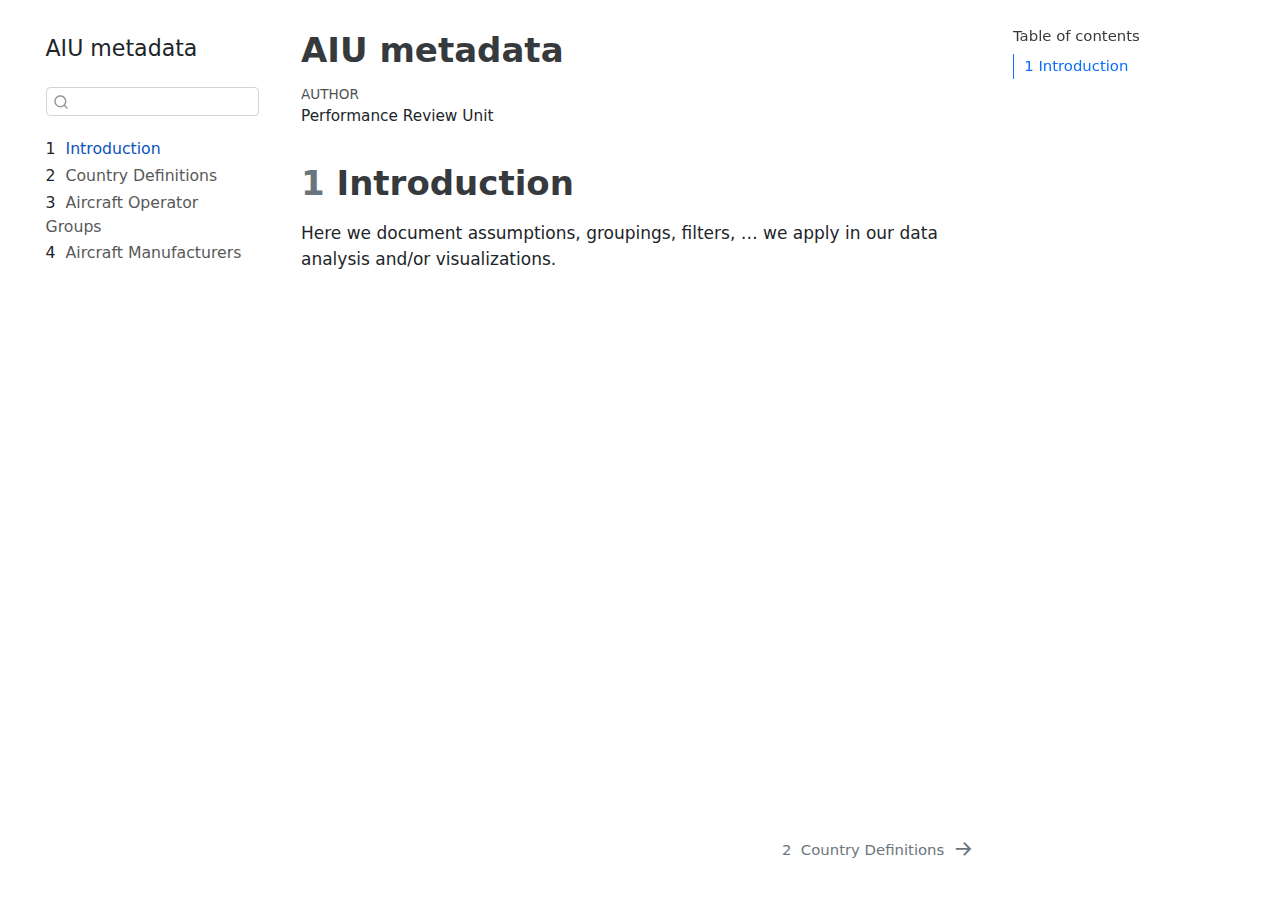
==== index.html @ 790788ac "Built site for gh-pages" ====
<!DOCTYPE html>
<html xmlns="http://www.w3.org/1999/xhtml" lang="en" xml:lang="en"><head>

<meta charset="utf-8">
<meta name="generator" content="quarto-1.3.361">

<meta name="viewport" content="width=device-width, initial-scale=1.0, user-scalable=yes">

<meta name="author" content="Performance Review Unit">

<title>AIU metadata</title>
<style>
code{white-space: pre-wrap;}
span.smallcaps{font-variant: small-caps;}
div.columns{display: flex; gap: min(4vw, 1.5em);}
div.column{flex: auto; overflow-x: auto;}
div.hanging-indent{margin-left: 1.5em; text-indent: -1.5em;}
ul.task-list{list-style: none;}
ul.task-list li input[type="checkbox"] {
  width: 0.8em;
  margin: 0 0.8em 0.2em -1em; /* quarto-specific, see https://github.com/quarto-dev/quarto-cli/issues/4556 */ 
  vertical-align: middle;
}
</style>


<script src="site_libs/quarto-nav/quarto-nav.js"></script>
<script src="site_libs/quarto-nav/headroom.min.js"></script>
<script src="site_libs/clipboard/clipboard.min.js"></script>
<script src="site_libs/quarto-search/autocomplete.umd.js"></script>
<script src="site_libs/quarto-search/fuse.min.js"></script>
<script src="site_libs/quarto-search/quarto-search.js"></script>
<meta name="quarto:offset" content="./">
<link href="./metadata.html" rel="next">
<script src="site_libs/quarto-html/quarto.js"></script>
<script src="site_libs/quarto-html/popper.min.js"></script>
<script src="site_libs/quarto-html/tippy.umd.min.js"></script>
<script src="site_libs/quarto-html/anchor.min.js"></script>
<link href="site_libs/quarto-html/tippy.css" rel="stylesheet">
<link href="site_libs/quarto-html/quarto-syntax-highlighting.css" rel="stylesheet" id="quarto-text-highlighting-styles">
<script src="site_libs/bootstrap/bootstrap.min.js"></script>
<link href="site_libs/bootstrap/bootstrap-icons.css" rel="stylesheet">
<link href="site_libs/bootstrap/bootstrap.min.css" rel="stylesheet" id="quarto-bootstrap" data-mode="light">
<script id="quarto-search-options" type="application/json">{
  "location": "sidebar",
  "copy-button": false,
  "collapse-after": 3,
  "panel-placement": "start",
  "type": "textbox",
  "limit": 20,
  "language": {
    "search-no-results-text": "No results",
    "search-matching-documents-text": "matching documents",
    "search-copy-link-title": "Copy link to search",
    "search-hide-matches-text": "Hide additional matches",
    "search-more-match-text": "more match in this document",
    "search-more-matches-text": "more matches in this document",
    "search-clear-button-title": "Clear",
    "search-detached-cancel-button-title": "Cancel",
    "search-submit-button-title": "Submit",
    "search-label": "Search"
  }
}</script>


</head>

<body class="nav-sidebar floating">

<div id="quarto-search-results"></div>
  <header id="quarto-header" class="headroom fixed-top">
  <nav class="quarto-secondary-nav">
    <div class="container-fluid d-flex">
      <button type="button" class="quarto-btn-toggle btn" data-bs-toggle="collapse" data-bs-target="#quarto-sidebar,#quarto-sidebar-glass" aria-controls="quarto-sidebar" aria-expanded="false" aria-label="Toggle sidebar navigation" onclick="if (window.quartoToggleHeadroom) { window.quartoToggleHeadroom(); }">
        <i class="bi bi-layout-text-sidebar-reverse"></i>
      </button>
      <nav class="quarto-page-breadcrumbs" aria-label="breadcrumb"><ol class="breadcrumb"><li class="breadcrumb-item"><a href="./index.html"><span class="chapter-number">1</span>&nbsp; <span class="chapter-title">Introduction</span></a></li></ol></nav>
      <a class="flex-grow-1" role="button" data-bs-toggle="collapse" data-bs-target="#quarto-sidebar,#quarto-sidebar-glass" aria-controls="quarto-sidebar" aria-expanded="false" aria-label="Toggle sidebar navigation" onclick="if (window.quartoToggleHeadroom) { window.quartoToggleHeadroom(); }">      
      </a>
      <button type="button" class="btn quarto-search-button" aria-label="" onclick="window.quartoOpenSearch();">
        <i class="bi bi-search"></i>
      </button>
    </div>
  </nav>
</header>
<!-- content -->
<div id="quarto-content" class="quarto-container page-columns page-rows-contents page-layout-article">
<!-- sidebar -->
  <nav id="quarto-sidebar" class="sidebar collapse collapse-horizontal sidebar-navigation floating overflow-auto">
    <div class="pt-lg-2 mt-2 text-left sidebar-header">
    <div class="sidebar-title mb-0 py-0">
      <a href="./">AIU metadata</a> 
    </div>
      </div>
        <div class="mt-2 flex-shrink-0 align-items-center">
        <div class="sidebar-search">
        <div id="quarto-search" class="" title="Search"></div>
        </div>
        </div>
    <div class="sidebar-menu-container"> 
    <ul class="list-unstyled mt-1">
        <li class="sidebar-item">
  <div class="sidebar-item-container"> 
  <a href="./index.html" class="sidebar-item-text sidebar-link active">
 <span class="menu-text"><span class="chapter-number">1</span>&nbsp; <span class="chapter-title">Introduction</span></span></a>
  </div>
</li>
        <li class="sidebar-item">
  <div class="sidebar-item-container"> 
  <a href="./metadata.html" class="sidebar-item-text sidebar-link">
 <span class="menu-text"><span class="chapter-number">2</span>&nbsp; <span class="chapter-title">Country Definitions</span></span></a>
  </div>
</li>
        <li class="sidebar-item">
  <div class="sidebar-item-container"> 
  <a href="./ao_groups.html" class="sidebar-item-text sidebar-link">
 <span class="menu-text"><span class="chapter-number">3</span>&nbsp; <span class="chapter-title">Aircraft Operator Groups</span></span></a>
  </div>
</li>
        <li class="sidebar-item">
  <div class="sidebar-item-container"> 
  <a href="./ao_manufacturers.html" class="sidebar-item-text sidebar-link">
 <span class="menu-text"><span class="chapter-number">4</span>&nbsp; <span class="chapter-title">Aircraft Manufacturers</span></span></a>
  </div>
</li>
    </ul>
    </div>
</nav>
<div id="quarto-sidebar-glass" data-bs-toggle="collapse" data-bs-target="#quarto-sidebar,#quarto-sidebar-glass"></div>
<!-- margin-sidebar -->
    <div id="quarto-margin-sidebar" class="sidebar margin-sidebar">
        <nav id="TOC" role="doc-toc" class="toc-active">
    <h2 id="toc-title">Table of contents</h2>
   
  <ul>
  <li><a href="#introduction" id="toc-introduction" class="nav-link active" data-scroll-target="#introduction"><span class="header-section-number">1</span> Introduction</a></li>
  </ul>
</nav>
    </div>
<!-- main -->
<main class="content" id="quarto-document-content">

<header id="title-block-header" class="quarto-title-block default">
<div class="quarto-title">
<h1 class="title">AIU metadata</h1>
</div>



<div class="quarto-title-meta">

    <div>
    <div class="quarto-title-meta-heading">Author</div>
    <div class="quarto-title-meta-contents">
             <p>Performance Review Unit </p>
          </div>
  </div>
    
  
    
  </div>
  

</header>

<section id="introduction" class="level1" data-number="1">
<h1 data-number="1"><span class="header-section-number">1</span> Introduction</h1>
<p>Here we document assumptions, groupings, filters, … we apply in our data analysis and/or visualizations.</p>


</section>

</main> <!-- /main -->
<script id="quarto-html-after-body" type="application/javascript">
window.document.addEventListener("DOMContentLoaded", function (event) {
  const toggleBodyColorMode = (bsSheetEl) => {
    const mode = bsSheetEl.getAttribute("data-mode");
    const bodyEl = window.document.querySelector("body");
    if (mode === "dark") {
      bodyEl.classList.add("quarto-dark");
      bodyEl.classList.remove("quarto-light");
    } else {
      bodyEl.classList.add("quarto-light");
      bodyEl.classList.remove("quarto-dark");
    }
  }
  const toggleBodyColorPrimary = () => {
    const bsSheetEl = window.document.querySelector("link#quarto-bootstrap");
    if (bsSheetEl) {
      toggleBodyColorMode(bsSheetEl);
    }
  }
  toggleBodyColorPrimary();  
  const icon = "";
  const anchorJS = new window.AnchorJS();
  anchorJS.options = {
    placement: 'right',
    icon: icon
  };
  anchorJS.add('.anchored');
  const isCodeAnnotation = (el) => {
    for (const clz of el.classList) {
      if (clz.startsWith('code-annotation-')) {                     
        return true;
      }
    }
    return false;
  }
  const clipboard = new window.ClipboardJS('.code-copy-button', {
    text: function(trigger) {
      const codeEl = trigger.previousElementSibling.cloneNode(true);
      for (const childEl of codeEl.children) {
        if (isCodeAnnotation(childEl)) {
          childEl.remove();
        }
      }
      return codeEl.innerText;
    }
  });
  clipboard.on('success', function(e) {
    // button target
    const button = e.trigger;
    // don't keep focus
    button.blur();
    // flash "checked"
    button.classList.add('code-copy-button-checked');
    var currentTitle = button.getAttribute("title");
    button.setAttribute("title", "Copied!");
    let tooltip;
    if (window.bootstrap) {
      button.setAttribute("data-bs-toggle", "tooltip");
      button.setAttribute("data-bs-placement", "left");
      button.setAttribute("data-bs-title", "Copied!");
      tooltip = new bootstrap.Tooltip(button, 
        { trigger: "manual", 
          customClass: "code-copy-button-tooltip",
          offset: [0, -8]});
      tooltip.show();    
    }
    setTimeout(function() {
      if (tooltip) {
        tooltip.hide();
        button.removeAttribute("data-bs-title");
        button.removeAttribute("data-bs-toggle");
        button.removeAttribute("data-bs-placement");
      }
      button.setAttribute("title", currentTitle);
      button.classList.remove('code-copy-button-checked');
    }, 1000);
    // clear code selection
    e.clearSelection();
  });
  function tippyHover(el, contentFn) {
    const config = {
      allowHTML: true,
      content: contentFn,
      maxWidth: 500,
      delay: 100,
      arrow: false,
      appendTo: function(el) {
          return el.parentElement;
      },
      interactive: true,
      interactiveBorder: 10,
      theme: 'quarto',
      placement: 'bottom-start'
    };
    window.tippy(el, config); 
  }
  const noterefs = window.document.querySelectorAll('a[role="doc-noteref"]');
  for (var i=0; i<noterefs.length; i++) {
    const ref = noterefs[i];
    tippyHover(ref, function() {
      // use id or data attribute instead here
      let href = ref.getAttribute('data-footnote-href') || ref.getAttribute('href');
      try { href = new URL(href).hash; } catch {}
      const id = href.replace(/^#\/?/, "");
      const note = window.document.getElementById(id);
      return note.innerHTML;
    });
  }
      let selectedAnnoteEl;
      const selectorForAnnotation = ( cell, annotation) => {
        let cellAttr = 'data-code-cell="' + cell + '"';
        let lineAttr = 'data-code-annotation="' +  annotation + '"';
        const selector = 'span[' + cellAttr + '][' + lineAttr + ']';
        return selector;
      }
      const selectCodeLines = (annoteEl) => {
        const doc = window.document;
        const targetCell = annoteEl.getAttribute("data-target-cell");
        const targetAnnotation = annoteEl.getAttribute("data-target-annotation");
        const annoteSpan = window.document.querySelector(selectorForAnnotation(targetCell, targetAnnotation));
        const lines = annoteSpan.getAttribute("data-code-lines").split(",");
        const lineIds = lines.map((line) => {
          return targetCell + "-" + line;
        })
        let top = null;
        let height = null;
        let parent = null;
        if (lineIds.length > 0) {
            //compute the position of the single el (top and bottom and make a div)
            const el = window.document.getElementById(lineIds[0]);
            top = el.offsetTop;
            height = el.offsetHeight;
            parent = el.parentElement.parentElement;
          if (lineIds.length > 1) {
            const lastEl = window.document.getElementById(lineIds[lineIds.length - 1]);
            const bottom = lastEl.offsetTop + lastEl.offsetHeight;
            height = bottom - top;
          }
          if (top !== null && height !== null && parent !== null) {
            // cook up a div (if necessary) and position it 
            let div = window.document.getElementById("code-annotation-line-highlight");
            if (div === null) {
              div = window.document.createElement("div");
              div.setAttribute("id", "code-annotation-line-highlight");
              div.style.position = 'absolute';
              parent.appendChild(div);
            }
            div.style.top = top - 2 + "px";
            div.style.height = height + 4 + "px";
            let gutterDiv = window.document.getElementById("code-annotation-line-highlight-gutter");
            if (gutterDiv === null) {
              gutterDiv = window.document.createElement("div");
              gutterDiv.setAttribute("id", "code-annotation-line-highlight-gutter");
              gutterDiv.style.position = 'absolute';
              const codeCell = window.document.getElementById(targetCell);
              const gutter = codeCell.querySelector('.code-annotation-gutter');
              gutter.appendChild(gutterDiv);
            }
            gutterDiv.style.top = top - 2 + "px";
            gutterDiv.style.height = height + 4 + "px";
          }
          selectedAnnoteEl = annoteEl;
        }
      };
      const unselectCodeLines = () => {
        const elementsIds = ["code-annotation-line-highlight", "code-annotation-line-highlight-gutter"];
        elementsIds.forEach((elId) => {
          const div = window.document.getElementById(elId);
          if (div) {
            div.remove();
          }
        });
        selectedAnnoteEl = undefined;
      };
      // Attach click handler to the DT
      const annoteDls = window.document.querySelectorAll('dt[data-target-cell]');
      for (const annoteDlNode of annoteDls) {
        annoteDlNode.addEventListener('click', (event) => {
          const clickedEl = event.target;
          if (clickedEl !== selectedAnnoteEl) {
            unselectCodeLines();
            const activeEl = window.document.querySelector('dt[data-target-cell].code-annotation-active');
            if (activeEl) {
              activeEl.classList.remove('code-annotation-active');
            }
            selectCodeLines(clickedEl);
            clickedEl.classList.add('code-annotation-active');
          } else {
            // Unselect the line
            unselectCodeLines();
            clickedEl.classList.remove('code-annotation-active');
          }
        });
      }
  const findCites = (el) => {
    const parentEl = el.parentElement;
    if (parentEl) {
      const cites = parentEl.dataset.cites;
      if (cites) {
        return {
          el,
          cites: cites.split(' ')
        };
      } else {
        return findCites(el.parentElement)
      }
    } else {
      return undefined;
    }
  };
  var bibliorefs = window.document.querySelectorAll('a[role="doc-biblioref"]');
  for (var i=0; i<bibliorefs.length; i++) {
    const ref = bibliorefs[i];
    const citeInfo = findCites(ref);
    if (citeInfo) {
      tippyHover(citeInfo.el, function() {
        var popup = window.document.createElement('div');
        citeInfo.cites.forEach(function(cite) {
          var citeDiv = window.document.createElement('div');
          citeDiv.classList.add('hanging-indent');
          citeDiv.classList.add('csl-entry');
          var biblioDiv = window.document.getElementById('ref-' + cite);
          if (biblioDiv) {
            citeDiv.innerHTML = biblioDiv.innerHTML;
          }
          popup.appendChild(citeDiv);
        });
        return popup.innerHTML;
      });
    }
  }
});
</script>
<nav class="page-navigation">
  <div class="nav-page nav-page-previous">
  </div>
  <div class="nav-page nav-page-next">
      <a href="./metadata.html" class="pagination-link">
        <span class="nav-page-text"><span class="chapter-number">2</span>&nbsp; <span class="chapter-title">Country Definitions</span></span> <i class="bi bi-arrow-right-short"></i>
      </a>
  </div>
</nav>
</div> <!-- /content -->



</body></html>
---- site_libs/quarto-html/tippy.css ----
.tippy-box[data-animation=fade][data-state=hidden]{opacity:0}[data-tippy-root]{max-width:calc(100vw - 10px)}.tippy-box{position:relative;background-color:#333;color:#fff;border-radius:4px;font-size:14px;line-height:1.4;white-space:normal;outline:0;transition-property:transform,visibility,opacity}.tippy-box[data-placement^=top]>.tippy-arrow{bottom:0}.tippy-box[data-placement^=top]>.tippy-arrow:before{bottom:-7px;left:0;border-width:8px 8px 0;border-top-color:initial;transform-origin:center top}.tippy-box[data-placement^=bottom]>.tippy-arrow{top:0}.tippy-box[data-placement^=bottom]>.tippy-arrow:before{top:-7px;left:0;border-width:0 8px 8px;border-bottom-color:initial;transform-origin:center bottom}.tippy-box[data-placement^=left]>.tippy-arrow{right:0}.tippy-box[data-placement^=left]>.tippy-arrow:before{border-width:8px 0 8px 8px;border-left-color:initial;right:-7px;transform-origin:center left}.tippy-box[data-placement^=right]>.tippy-arrow{left:0}.tippy-box[data-placement^=right]>.tippy-arrow:before{left:-7px;border-width:8px 8px 8px 0;border-right-color:initial;transform-origin:center right}.tippy-box[data-inertia][data-state=visible]{transition-timing-function:cubic-bezier(.54,1.5,.38,1.11)}.tippy-arrow{width:16px;height:16px;color:#333}.tippy-arrow:before{content:"";position:absolute;border-color:transparent;border-style:solid}.tippy-content{position:relative;padding:5px 9px;z-index:1}
---- site_libs/quarto-html/quarto-syntax-highlighting.css ----
/* quarto syntax highlight colors */
:root {
  --quarto-hl-ot-color: #003B4F;
  --quarto-hl-at-color: #657422;
  --quarto-hl-ss-color: #20794D;
  --quarto-hl-an-color: #5E5E5E;
  --quarto-hl-fu-color: #4758AB;
  --quarto-hl-st-color: #20794D;
  --quarto-hl-cf-color: #003B4F;
  --quarto-hl-op-color: #5E5E5E;
  --quarto-hl-er-color: #AD0000;
  --quarto-hl-bn-color: #AD0000;
  --quarto-hl-al-color: #AD0000;
  --quarto-hl-va-color: #111111;
  --quarto-hl-bu-color: inherit;
  --quarto-hl-ex-color: inherit;
  --quarto-hl-pp-color: #AD0000;
  --quarto-hl-in-color: #5E5E5E;
  --quarto-hl-vs-color: #20794D;
  --quarto-hl-wa-color: #5E5E5E;
  --quarto-hl-do-color: #5E5E5E;
  --quarto-hl-im-color: #00769E;
  --quarto-hl-ch-color: #20794D;
  --quarto-hl-dt-color: #AD0000;
  --quarto-hl-fl-color: #AD0000;
  --quarto-hl-co-color: #5E5E5E;
  --quarto-hl-cv-color: #5E5E5E;
  --quarto-hl-cn-color: #8f5902;
  --quarto-hl-sc-color: #5E5E5E;
  --quarto-hl-dv-color: #AD0000;
  --quarto-hl-kw-color: #003B4F;
}

/* other quarto variables */
:root {
  --quarto-font-monospace: SFMono-Regular, Menlo, Monaco, Consolas, "Liberation Mono", "Courier New", monospace;
}

pre > code.sourceCode > span {
  color: #003B4F;
}

code span {
  color: #003B4F;
}

code.sourceCode > span {
  color: #003B4F;
}

div.sourceCode,
div.sourceCode pre.sourceCode {
  color: #003B4F;
}

code span.ot {
  color: #003B4F;
  font-style: inherit;
}

code span.at {
  color: #657422;
  font-style: inherit;
}

code span.ss {
  color: #20794D;
  font-style: inherit;
}

code span.an {
  color: #5E5E5E;
  font-style: inherit;
}

code span.fu {
  color: #4758AB;
  font-style: inherit;
}

code span.st {
  color: #20794D;
  font-style: inherit;
}

code span.cf {
  color: #003B4F;
  font-style: inherit;
}

code span.op {
  color: #5E5E5E;
  font-style: inherit;
}

code span.er {
  color: #AD0000;
  font-style: inherit;
}

code span.bn {
  color: #AD0000;
  font-style: inherit;
}

code span.al {
  color: #AD0000;
  font-style: inherit;
}

code span.va {
  color: #111111;
  font-style: inherit;
}

code span.bu {
  font-style: inherit;
}

code span.ex {
  font-style: inherit;
}

code span.pp {
  color: #AD0000;
  font-style: inherit;
}

code span.in {
  color: #5E5E5E;
  font-style: inherit;
}

code span.vs {
  color: #20794D;
  font-style: inherit;
}

code span.wa {
  color: #5E5E5E;
  font-style: italic;
}

code span.do {
  color: #5E5E5E;
  font-style: italic;
}

code span.im {
  color: #00769E;
  font-style: inherit;
}

code span.ch {
  color: #20794D;
  font-style: inherit;
}

code span.dt {
  color: #AD0000;
  font-style: inherit;
}

code span.fl {
  color: #AD0000;
  font-style: inherit;
}

code span.co {
  color: #5E5E5E;
  font-style: inherit;
}

code span.cv {
  color: #5E5E5E;
  font-style: italic;
}

code span.cn {
  color: #8f5902;
  font-style: inherit;
}

code span.sc {
  color: #5E5E5E;
  font-style: inherit;
}

code span.dv {
  color: #AD0000;
  font-style: inherit;
}

code span.kw {
  color: #003B4F;
  font-style: inherit;
}

.prevent-inlining {
  content: "</";
}

/*# sourceMappingURL=debc5d5d77c3f9108843748ff7464032.css.map */
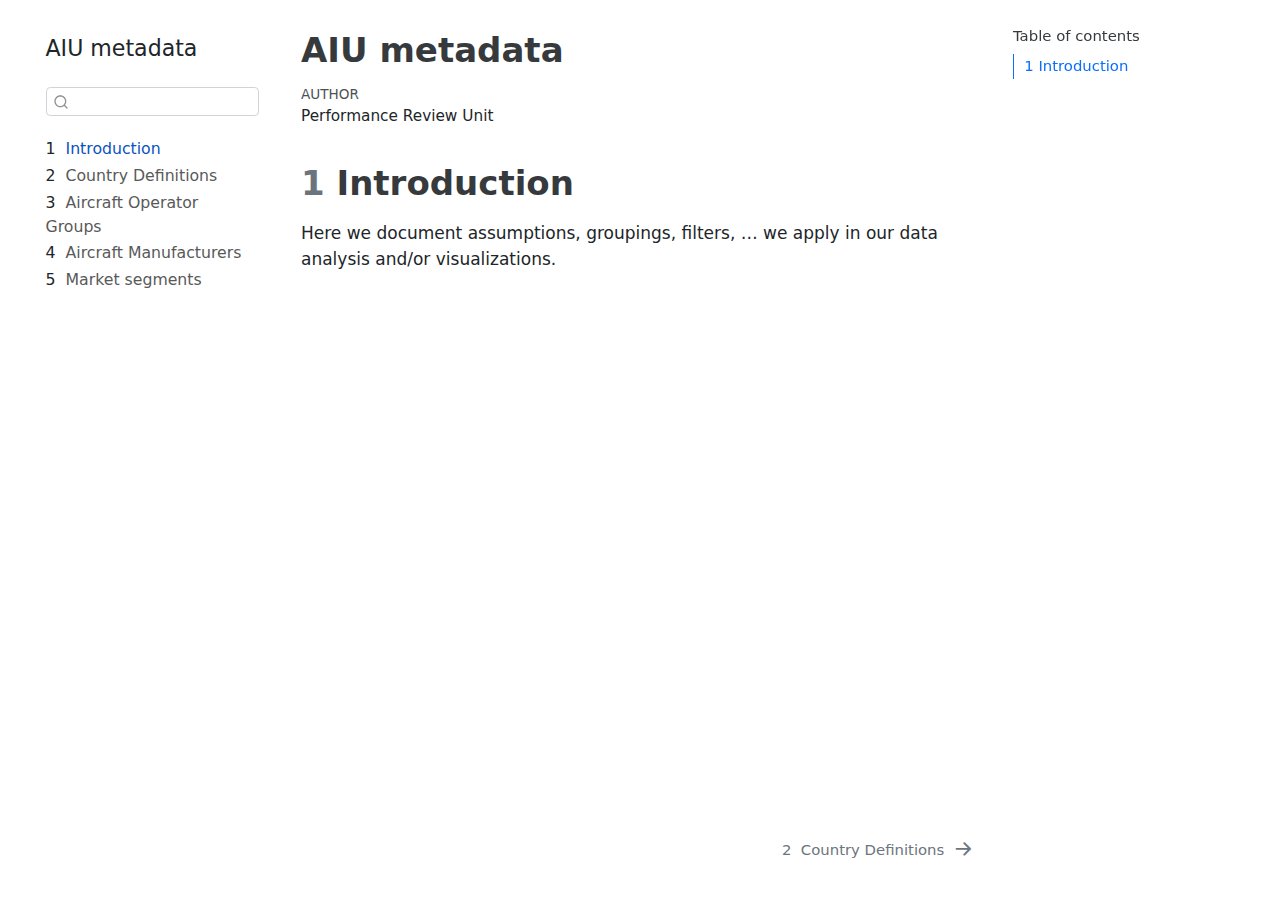
==== commit 7ee47ea7: "Built site for gh-pages" ====
--- a/index.html
+++ b/index.html
@@ -2,7 +2,7 @@
 <html xmlns="http://www.w3.org/1999/xhtml" lang="en" xml:lang="en"><head>
 
 <meta charset="utf-8">
-<meta name="generator" content="quarto-1.3.361">
+<meta name="generator" content="quarto-1.3.450">
 
 <meta name="viewport" content="width=device-width, initial-scale=1.0, user-scalable=yes">
 
@@ -121,6 +121,12 @@
   <div class="sidebar-item-container"> 
   <a href="./ao_manufacturers.html" class="sidebar-item-text sidebar-link">
  <span class="menu-text"><span class="chapter-number">4</span>&nbsp; <span class="chapter-title">Aircraft Manufacturers</span></span></a>
+  </div>
+</li>
+        <li class="sidebar-item">
+  <div class="sidebar-item-container"> 
+  <a href="./market_segments.html" class="sidebar-item-text sidebar-link">
+ <span class="menu-text"><span class="chapter-number">5</span>&nbsp; <span class="chapter-title">Market segments</span></span></a>
   </div>
 </li>
     </ul>
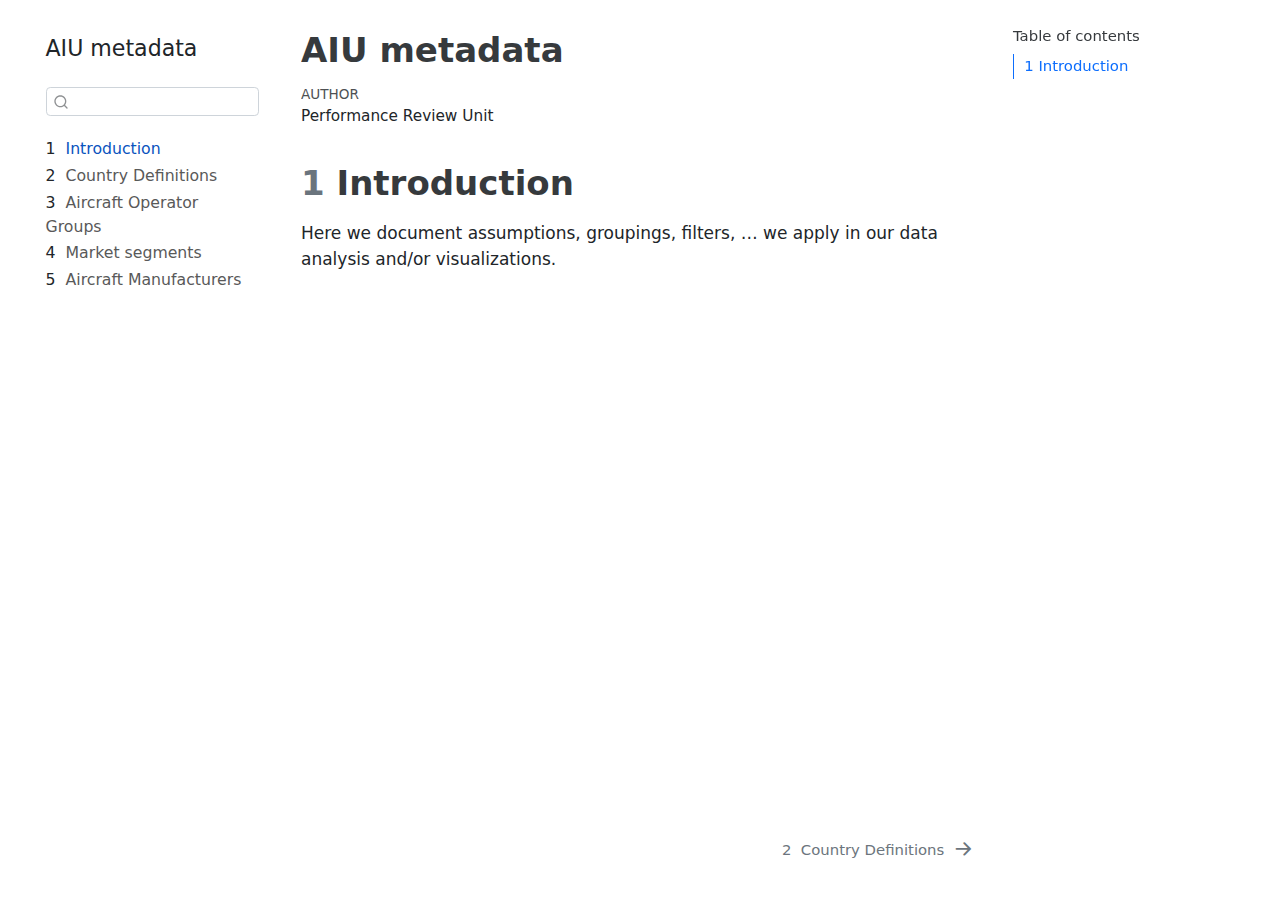
==== commit b22c86f0: "Built site for gh-pages" ====
--- a/index.html
+++ b/index.html
@@ -119,14 +119,14 @@
 </li>
         <li class="sidebar-item">
   <div class="sidebar-item-container"> 
-  <a href="./ao_manufacturers.html" class="sidebar-item-text sidebar-link">
- <span class="menu-text"><span class="chapter-number">4</span>&nbsp; <span class="chapter-title">Aircraft Manufacturers</span></span></a>
+  <a href="./market_segments.html" class="sidebar-item-text sidebar-link">
+ <span class="menu-text"><span class="chapter-number">4</span>&nbsp; <span class="chapter-title">Market segments</span></span></a>
   </div>
 </li>
         <li class="sidebar-item">
   <div class="sidebar-item-container"> 
-  <a href="./market_segments.html" class="sidebar-item-text sidebar-link">
- <span class="menu-text"><span class="chapter-number">5</span>&nbsp; <span class="chapter-title">Market segments</span></span></a>
+  <a href="./ao_manufacturers.html" class="sidebar-item-text sidebar-link">
+ <span class="menu-text"><span class="chapter-number">5</span>&nbsp; <span class="chapter-title">Aircraft Manufacturers</span></span></a>
   </div>
 </li>
     </ul>
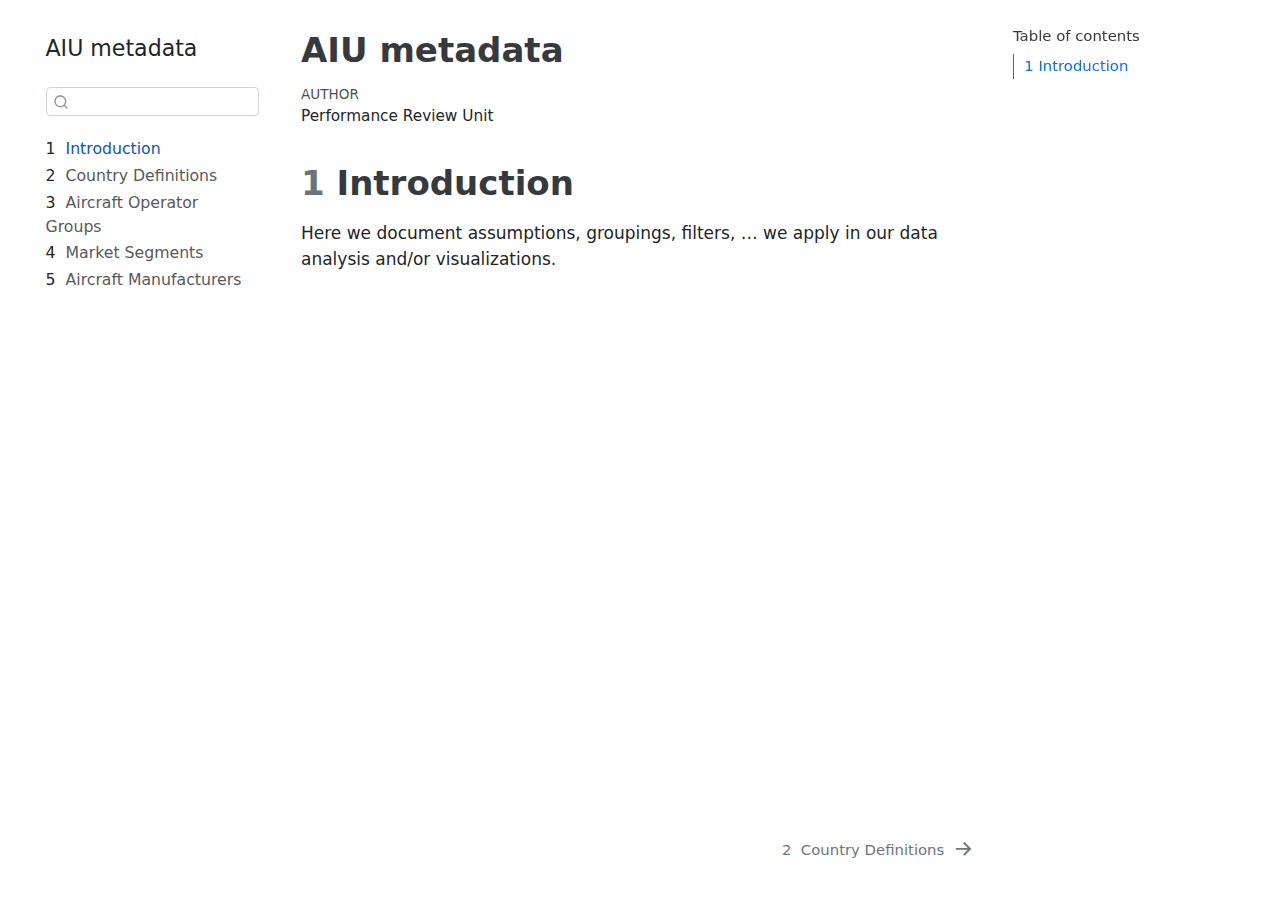
==== commit 37bf8f06: "Built site for gh-pages" ====
--- a/index.html
+++ b/index.html
@@ -120,7 +120,7 @@
         <li class="sidebar-item">
   <div class="sidebar-item-container"> 
   <a href="./market_segments.html" class="sidebar-item-text sidebar-link">
- <span class="menu-text"><span class="chapter-number">4</span>&nbsp; <span class="chapter-title">Market segments</span></span></a>
+ <span class="menu-text"><span class="chapter-number">4</span>&nbsp; <span class="chapter-title">Market Segments</span></span></a>
   </div>
 </li>
         <li class="sidebar-item">
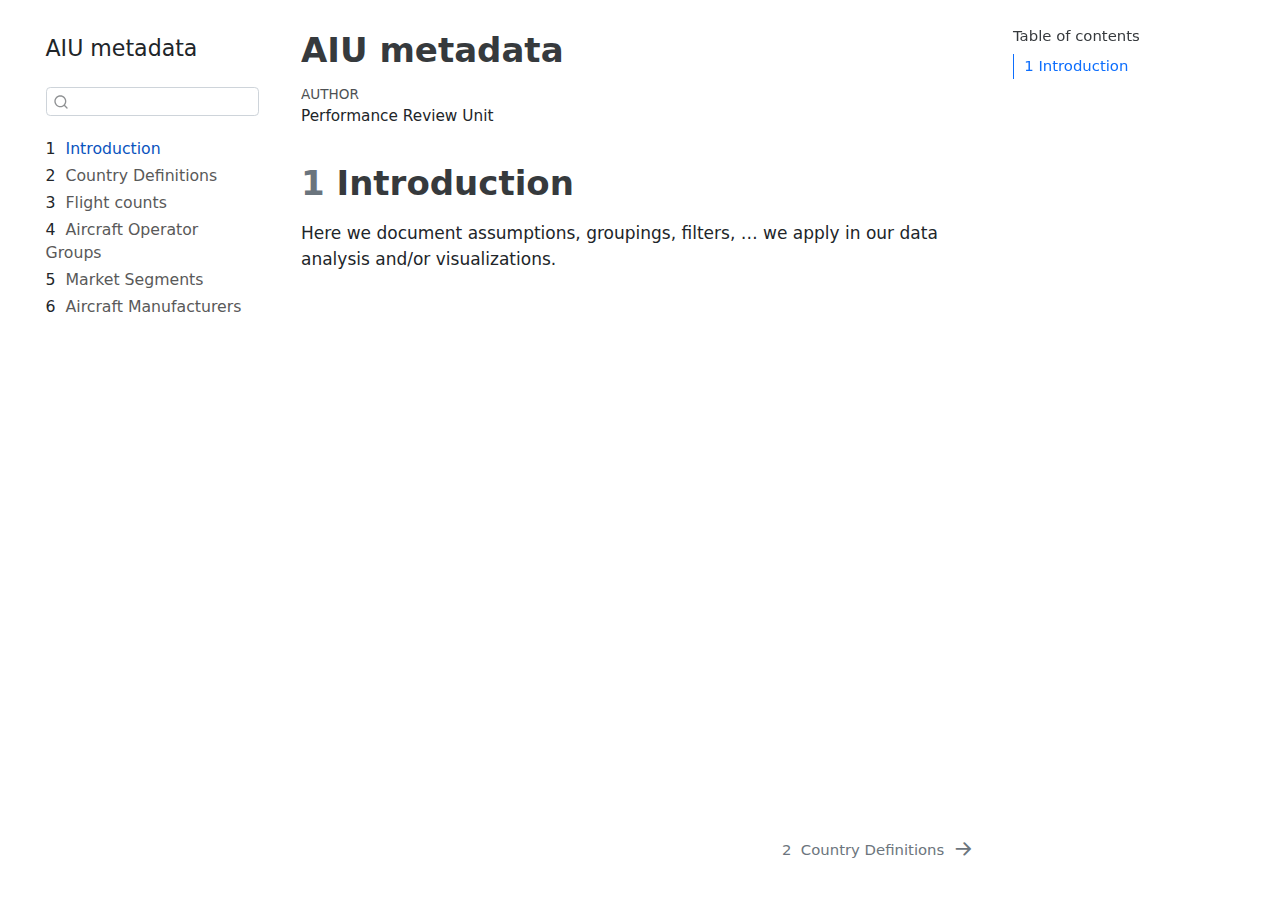
==== commit 8db0b431: "Built site for gh-pages" ====
--- a/index.html
+++ b/index.html
@@ -113,20 +113,26 @@
 </li>
         <li class="sidebar-item">
   <div class="sidebar-item-container"> 
+  <a href="./flight_counts.html" class="sidebar-item-text sidebar-link">
+ <span class="menu-text"><span class="chapter-number">3</span>&nbsp; <span class="chapter-title">Flight counts</span></span></a>
+  </div>
+</li>
+        <li class="sidebar-item">
+  <div class="sidebar-item-container"> 
   <a href="./ao_groups.html" class="sidebar-item-text sidebar-link">
- <span class="menu-text"><span class="chapter-number">3</span>&nbsp; <span class="chapter-title">Aircraft Operator Groups</span></span></a>
+ <span class="menu-text"><span class="chapter-number">4</span>&nbsp; <span class="chapter-title">Aircraft Operator Groups</span></span></a>
   </div>
 </li>
         <li class="sidebar-item">
   <div class="sidebar-item-container"> 
   <a href="./market_segments.html" class="sidebar-item-text sidebar-link">
- <span class="menu-text"><span class="chapter-number">4</span>&nbsp; <span class="chapter-title">Market Segments</span></span></a>
+ <span class="menu-text"><span class="chapter-number">5</span>&nbsp; <span class="chapter-title">Market Segments</span></span></a>
   </div>
 </li>
         <li class="sidebar-item">
   <div class="sidebar-item-container"> 
   <a href="./ao_manufacturers.html" class="sidebar-item-text sidebar-link">
- <span class="menu-text"><span class="chapter-number">5</span>&nbsp; <span class="chapter-title">Aircraft Manufacturers</span></span></a>
+ <span class="menu-text"><span class="chapter-number">6</span>&nbsp; <span class="chapter-title">Aircraft Manufacturers</span></span></a>
   </div>
 </li>
     </ul>
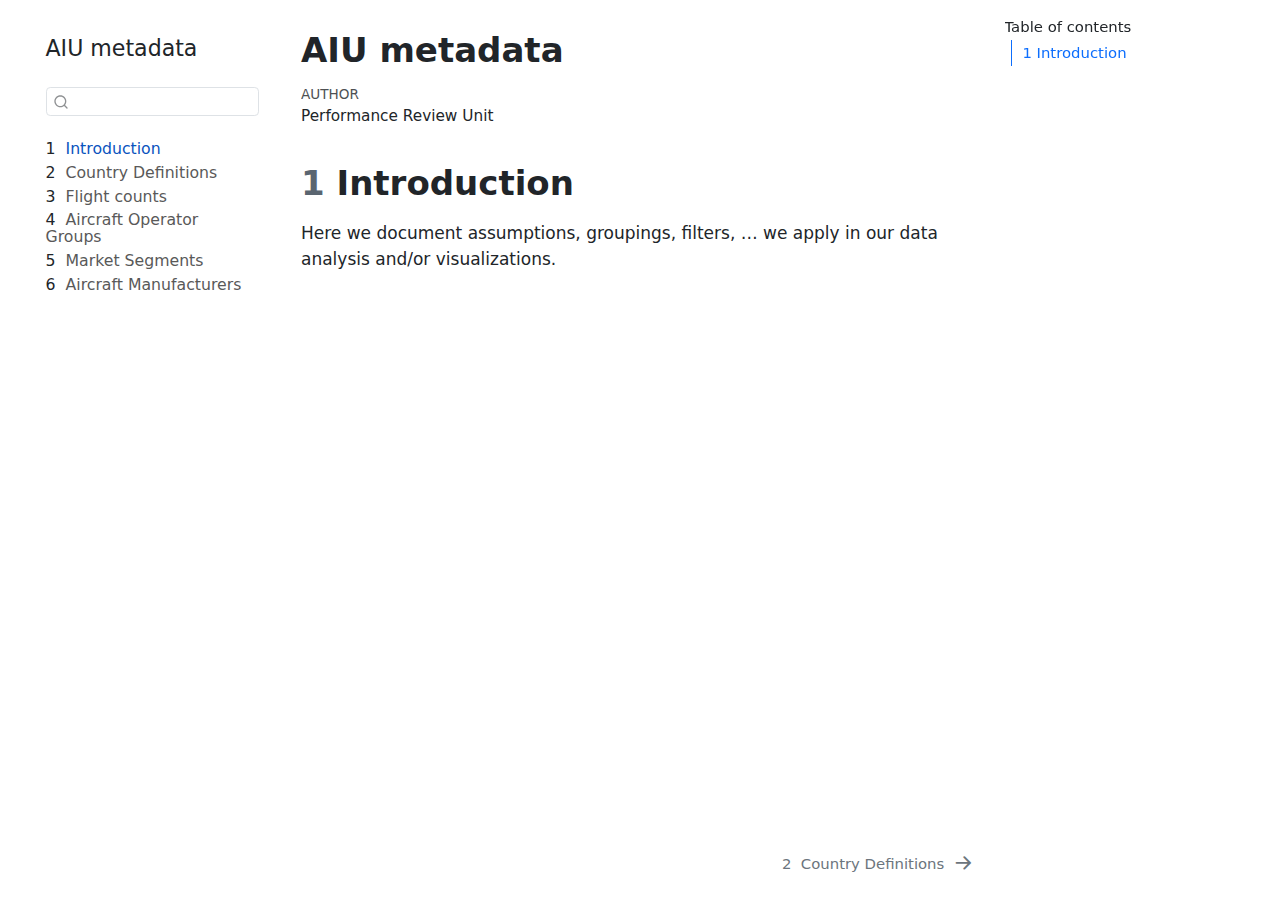
==== commit 0732819e: "Built site for gh-pages" ====
--- a/index.html
+++ b/index.html
@@ -2,7 +2,7 @@
 <html xmlns="http://www.w3.org/1999/xhtml" lang="en" xml:lang="en"><head>
 
 <meta charset="utf-8">
-<meta name="generator" content="quarto-1.3.450">
+<meta name="generator" content="quarto-1.5.53">
 
 <meta name="viewport" content="width=device-width, initial-scale=1.0, user-scalable=yes">
 
@@ -47,7 +47,13 @@
   "collapse-after": 3,
   "panel-placement": "start",
   "type": "textbox",
-  "limit": 20,
+  "limit": 50,
+  "keyboard-shortcut": [
+    "f",
+    "/",
+    "s"
+  ],
+  "show-item-context": false,
   "language": {
     "search-no-results-text": "No results",
     "search-matching-documents-text": "matching documents",
@@ -56,6 +62,7 @@
     "search-more-match-text": "more match in this document",
     "search-more-matches-text": "more matches in this document",
     "search-clear-button-title": "Clear",
+    "search-text-placeholder": "",
     "search-detached-cancel-button-title": "Cancel",
     "search-submit-button-title": "Submit",
     "search-label": "Search"
@@ -71,13 +78,13 @@
   <header id="quarto-header" class="headroom fixed-top">
   <nav class="quarto-secondary-nav">
     <div class="container-fluid d-flex">
-      <button type="button" class="quarto-btn-toggle btn" data-bs-toggle="collapse" data-bs-target="#quarto-sidebar,#quarto-sidebar-glass" aria-controls="quarto-sidebar" aria-expanded="false" aria-label="Toggle sidebar navigation" onclick="if (window.quartoToggleHeadroom) { window.quartoToggleHeadroom(); }">
+      <button type="button" class="quarto-btn-toggle btn" data-bs-toggle="collapse" role="button" data-bs-target=".quarto-sidebar-collapse-item" aria-controls="quarto-sidebar" aria-expanded="false" aria-label="Toggle sidebar navigation" onclick="if (window.quartoToggleHeadroom) { window.quartoToggleHeadroom(); }">
         <i class="bi bi-layout-text-sidebar-reverse"></i>
       </button>
-      <nav class="quarto-page-breadcrumbs" aria-label="breadcrumb"><ol class="breadcrumb"><li class="breadcrumb-item"><a href="./index.html"><span class="chapter-number">1</span>&nbsp; <span class="chapter-title">Introduction</span></a></li></ol></nav>
-      <a class="flex-grow-1" role="button" data-bs-toggle="collapse" data-bs-target="#quarto-sidebar,#quarto-sidebar-glass" aria-controls="quarto-sidebar" aria-expanded="false" aria-label="Toggle sidebar navigation" onclick="if (window.quartoToggleHeadroom) { window.quartoToggleHeadroom(); }">      
-      </a>
-      <button type="button" class="btn quarto-search-button" aria-label="" onclick="window.quartoOpenSearch();">
+        <nav class="quarto-page-breadcrumbs" aria-label="breadcrumb"><ol class="breadcrumb"><li class="breadcrumb-item"><a href="./index.html"><span class="chapter-number">1</span>&nbsp; <span class="chapter-title">Introduction</span></a></li></ol></nav>
+        <a class="flex-grow-1" role="navigation" data-bs-toggle="collapse" data-bs-target=".quarto-sidebar-collapse-item" aria-controls="quarto-sidebar" aria-expanded="false" aria-label="Toggle sidebar navigation" onclick="if (window.quartoToggleHeadroom) { window.quartoToggleHeadroom(); }">      
+        </a>
+      <button type="button" class="btn quarto-search-button" aria-label="Search" onclick="window.quartoOpenSearch();">
         <i class="bi bi-search"></i>
       </button>
     </div>
@@ -86,7 +93,7 @@
 <!-- content -->
 <div id="quarto-content" class="quarto-container page-columns page-rows-contents page-layout-article">
 <!-- sidebar -->
-  <nav id="quarto-sidebar" class="sidebar collapse collapse-horizontal sidebar-navigation floating overflow-auto">
+  <nav id="quarto-sidebar" class="sidebar collapse collapse-horizontal quarto-sidebar-collapse-item sidebar-navigation floating overflow-auto">
     <div class="pt-lg-2 mt-2 text-left sidebar-header">
     <div class="sidebar-title mb-0 py-0">
       <a href="./">AIU metadata</a> 
@@ -138,7 +145,7 @@
     </ul>
     </div>
 </nav>
-<div id="quarto-sidebar-glass" data-bs-toggle="collapse" data-bs-target="#quarto-sidebar,#quarto-sidebar-glass"></div>
+<div id="quarto-sidebar-glass" class="quarto-sidebar-collapse-item" data-bs-toggle="collapse" data-bs-target=".quarto-sidebar-collapse-item"></div>
 <!-- margin-sidebar -->
     <div id="quarto-margin-sidebar" class="sidebar margin-sidebar">
         <nav id="TOC" role="doc-toc" class="toc-active">
@@ -173,7 +180,9 @@
   </div>
   
 
+
 </header>
+
 
 <section id="introduction" class="level1" data-number="1">
 <h1 data-number="1"><span class="header-section-number">1</span> Introduction</h1>
@@ -218,18 +227,7 @@
     }
     return false;
   }
-  const clipboard = new window.ClipboardJS('.code-copy-button', {
-    text: function(trigger) {
-      const codeEl = trigger.previousElementSibling.cloneNode(true);
-      for (const childEl of codeEl.children) {
-        if (isCodeAnnotation(childEl)) {
-          childEl.remove();
-        }
-      }
-      return codeEl.innerText;
-    }
-  });
-  clipboard.on('success', function(e) {
+  const onCopySuccess = function(e) {
     // button target
     const button = e.trigger;
     // don't keep focus
@@ -261,11 +259,50 @@
     }, 1000);
     // clear code selection
     e.clearSelection();
+  }
+  const getTextToCopy = function(trigger) {
+      const codeEl = trigger.previousElementSibling.cloneNode(true);
+      for (const childEl of codeEl.children) {
+        if (isCodeAnnotation(childEl)) {
+          childEl.remove();
+        }
+      }
+      return codeEl.innerText;
+  }
+  const clipboard = new window.ClipboardJS('.code-copy-button:not([data-in-quarto-modal])', {
+    text: getTextToCopy
   });
-  function tippyHover(el, contentFn) {
+  clipboard.on('success', onCopySuccess);
+  if (window.document.getElementById('quarto-embedded-source-code-modal')) {
+    // For code content inside modals, clipBoardJS needs to be initialized with a container option
+    // TODO: Check when it could be a function (https://github.com/zenorocha/clipboard.js/issues/860)
+    const clipboardModal = new window.ClipboardJS('.code-copy-button[data-in-quarto-modal]', {
+      text: getTextToCopy,
+      container: window.document.getElementById('quarto-embedded-source-code-modal')
+    });
+    clipboardModal.on('success', onCopySuccess);
+  }
+    var localhostRegex = new RegExp(/^(?:http|https):\/\/localhost\:?[0-9]*\//);
+    var mailtoRegex = new RegExp(/^mailto:/);
+      var filterRegex = new RegExp('/' + window.location.host + '/');
+    var isInternal = (href) => {
+        return filterRegex.test(href) || localhostRegex.test(href) || mailtoRegex.test(href);
+    }
+    // Inspect non-navigation links and adorn them if external
+ 	var links = window.document.querySelectorAll('a[href]:not(.nav-link):not(.navbar-brand):not(.toc-action):not(.sidebar-link):not(.sidebar-item-toggle):not(.pagination-link):not(.no-external):not([aria-hidden]):not(.dropdown-item):not(.quarto-navigation-tool):not(.about-link)');
+    for (var i=0; i<links.length; i++) {
+      const link = links[i];
+      if (!isInternal(link.href)) {
+        // undo the damage that might have been done by quarto-nav.js in the case of
+        // links that we want to consider external
+        if (link.dataset.originalHref !== undefined) {
+          link.href = link.dataset.originalHref;
+        }
+      }
+    }
+  function tippyHover(el, contentFn, onTriggerFn, onUntriggerFn) {
     const config = {
       allowHTML: true,
-      content: contentFn,
       maxWidth: 500,
       delay: 100,
       arrow: false,
@@ -275,8 +312,17 @@
       interactive: true,
       interactiveBorder: 10,
       theme: 'quarto',
-      placement: 'bottom-start'
+      placement: 'bottom-start',
     };
+    if (contentFn) {
+      config.content = contentFn;
+    }
+    if (onTriggerFn) {
+      config.onTrigger = onTriggerFn;
+    }
+    if (onUntriggerFn) {
+      config.onUntrigger = onUntriggerFn;
+    }
     window.tippy(el, config); 
   }
   const noterefs = window.document.querySelectorAll('a[role="doc-noteref"]');
@@ -288,7 +334,130 @@
       try { href = new URL(href).hash; } catch {}
       const id = href.replace(/^#\/?/, "");
       const note = window.document.getElementById(id);
-      return note.innerHTML;
+      if (note) {
+        return note.innerHTML;
+      } else {
+        return "";
+      }
+    });
+  }
+  const xrefs = window.document.querySelectorAll('a.quarto-xref');
+  const processXRef = (id, note) => {
+    // Strip column container classes
+    const stripColumnClz = (el) => {
+      el.classList.remove("page-full", "page-columns");
+      if (el.children) {
+        for (const child of el.children) {
+          stripColumnClz(child);
+        }
+      }
+    }
+    stripColumnClz(note)
+    if (id === null || id.startsWith('sec-')) {
+      // Special case sections, only their first couple elements
+      const container = document.createElement("div");
+      if (note.children && note.children.length > 2) {
+        container.appendChild(note.children[0].cloneNode(true));
+        for (let i = 1; i < note.children.length; i++) {
+          const child = note.children[i];
+          if (child.tagName === "P" && child.innerText === "") {
+            continue;
+          } else {
+            container.appendChild(child.cloneNode(true));
+            break;
+          }
+        }
+        if (window.Quarto?.typesetMath) {
+          window.Quarto.typesetMath(container);
+        }
+        return container.innerHTML
+      } else {
+        if (window.Quarto?.typesetMath) {
+          window.Quarto.typesetMath(note);
+        }
+        return note.innerHTML;
+      }
+    } else {
+      // Remove any anchor links if they are present
+      const anchorLink = note.querySelector('a.anchorjs-link');
+      if (anchorLink) {
+        anchorLink.remove();
+      }
+      if (window.Quarto?.typesetMath) {
+        window.Quarto.typesetMath(note);
+      }
+      // TODO in 1.5, we should make sure this works without a callout special case
+      if (note.classList.contains("callout")) {
+        return note.outerHTML;
+      } else {
+        return note.innerHTML;
+      }
+    }
+  }
+  for (var i=0; i<xrefs.length; i++) {
+    const xref = xrefs[i];
+    tippyHover(xref, undefined, function(instance) {
+      instance.disable();
+      let url = xref.getAttribute('href');
+      let hash = undefined; 
+      if (url.startsWith('#')) {
+        hash = url;
+      } else {
+        try { hash = new URL(url).hash; } catch {}
+      }
+      if (hash) {
+        const id = hash.replace(/^#\/?/, "");
+        const note = window.document.getElementById(id);
+        if (note !== null) {
+          try {
+            const html = processXRef(id, note.cloneNode(true));
+            instance.setContent(html);
+          } finally {
+            instance.enable();
+            instance.show();
+          }
+        } else {
+          // See if we can fetch this
+          fetch(url.split('#')[0])
+          .then(res => res.text())
+          .then(html => {
+            const parser = new DOMParser();
+            const htmlDoc = parser.parseFromString(html, "text/html");
+            const note = htmlDoc.getElementById(id);
+            if (note !== null) {
+              const html = processXRef(id, note);
+              instance.setContent(html);
+            } 
+          }).finally(() => {
+            instance.enable();
+            instance.show();
+          });
+        }
+      } else {
+        // See if we can fetch a full url (with no hash to target)
+        // This is a special case and we should probably do some content thinning / targeting
+        fetch(url)
+        .then(res => res.text())
+        .then(html => {
+          const parser = new DOMParser();
+          const htmlDoc = parser.parseFromString(html, "text/html");
+          const note = htmlDoc.querySelector('main.content');
+          if (note !== null) {
+            // This should only happen for chapter cross references
+            // (since there is no id in the URL)
+            // remove the first header
+            if (note.children.length > 0 && note.children[0].tagName === "HEADER") {
+              note.children[0].remove();
+            }
+            const html = processXRef(null, note);
+            instance.setContent(html);
+          } 
+        }).finally(() => {
+          instance.enable();
+          instance.show();
+        });
+      }
+    }, function(instance) {
     });
   }
       let selectedAnnoteEl;
@@ -332,6 +501,7 @@
             }
             div.style.top = top - 2 + "px";
             div.style.height = height + 4 + "px";
+            div.style.left = 0;
             let gutterDiv = window.document.getElementById("code-annotation-line-highlight-gutter");
             if (gutterDiv === null) {
               gutterDiv = window.document.createElement("div");
@@ -357,6 +527,32 @@
         });
         selectedAnnoteEl = undefined;
       };
+        // Handle positioning of the toggle
+    window.addEventListener(
+      "resize",
+      throttle(() => {
+        elRect = undefined;
+        if (selectedAnnoteEl) {
+          selectCodeLines(selectedAnnoteEl);
+        }
+      }, 10)
+    );
+    function throttle(fn, ms) {
+    let throttle = false;
+    let timer;
+      return (...args) => {
+        if(!throttle) { // first call gets through
+            fn.apply(this, args);
+            throttle = true;
+        } else { // all the others get throttled
+            if(timer) clearTimeout(timer); // cancel #2
+            timer = setTimeout(() => {
+              fn.apply(this, args);
+              timer = throttle = false;
+            }, ms);
+        }
+      };
+    }
       // Attach click handler to the DT
       const annoteDls = window.document.querySelectorAll('dt[data-target-cell]');
       for (const annoteDlNode of annoteDls) {
@@ -420,7 +616,7 @@
   <div class="nav-page nav-page-previous">
   </div>
   <div class="nav-page nav-page-next">
-      <a href="./metadata.html" class="pagination-link">
+      <a href="./metadata.html" class="pagination-link" aria-label="Country Definitions">
         <span class="nav-page-text"><span class="chapter-number">2</span>&nbsp; <span class="chapter-title">Country Definitions</span></span> <i class="bi bi-arrow-right-short"></i>
       </a>
   </div>
@@ -429,4 +625,5 @@
 
 
 
+
 </body></html>--- a/site_libs/quarto-html/quarto-syntax-highlighting.css
+++ b/site_libs/quarto-html/quarto-syntax-highlighting.css
@@ -85,6 +85,7 @@
 
 code span.cf {
   color: #003B4F;
+  font-weight: bold;
   font-style: inherit;
 }
 
@@ -193,6 +194,7 @@
 
 code span.kw {
   color: #003B4F;
+  font-weight: bold;
   font-style: inherit;
 }
 
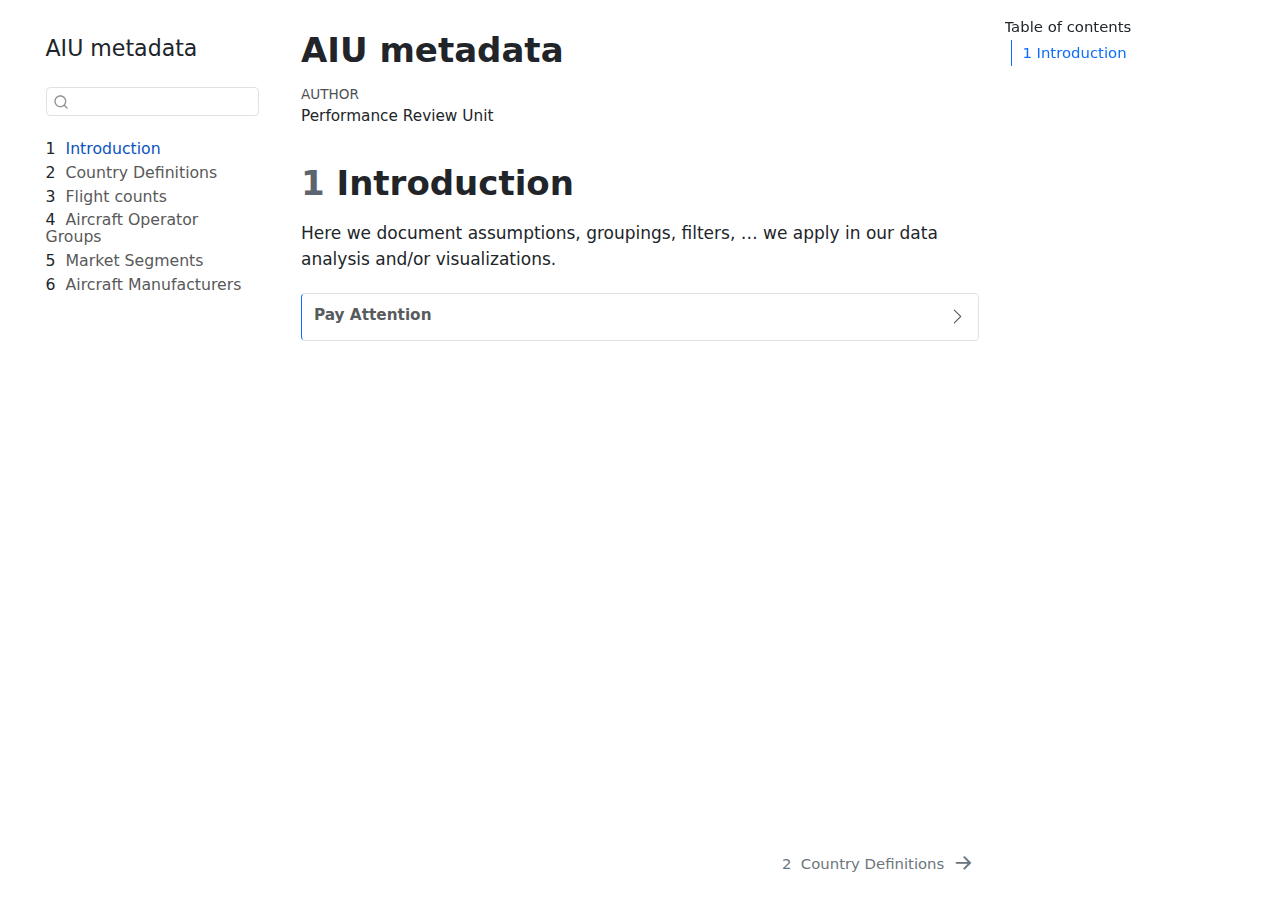
==== commit 2db8d8d8: "Built site for gh-pages" ====
--- a/index.html
+++ b/index.html
@@ -2,7 +2,7 @@
 <html xmlns="http://www.w3.org/1999/xhtml" lang="en" xml:lang="en"><head>
 
 <meta charset="utf-8">
-<meta name="generator" content="quarto-1.5.53">
+<meta name="generator" content="quarto-1.5.57">
 
 <meta name="viewport" content="width=device-width, initial-scale=1.0, user-scalable=yes">
 
@@ -31,7 +31,7 @@
 <script src="site_libs/quarto-search/fuse.min.js"></script>
 <script src="site_libs/quarto-search/quarto-search.js"></script>
 <meta name="quarto:offset" content="./">
-<link href="./metadata.html" rel="next">
+<link href="./countries.html" rel="next">
 <script src="site_libs/quarto-html/quarto.js"></script>
 <script src="site_libs/quarto-html/popper.min.js"></script>
 <script src="site_libs/quarto-html/tippy.umd.min.js"></script>
@@ -114,7 +114,7 @@
 </li>
         <li class="sidebar-item">
   <div class="sidebar-item-container"> 
-  <a href="./metadata.html" class="sidebar-item-text sidebar-link">
+  <a href="./countries.html" class="sidebar-item-text sidebar-link">
  <span class="menu-text"><span class="chapter-number">2</span>&nbsp; <span class="chapter-title">Country Definitions</span></span></a>
   </div>
 </li>
@@ -187,6 +187,22 @@
 <section id="introduction" class="level1" data-number="1">
 <h1 data-number="1"><span class="header-section-number">1</span> Introduction</h1>
 <p>Here we document assumptions, groupings, filters, … we apply in our data analysis and/or visualizations.</p>
+<div class="callout callout-style-simple callout-note no-icon callout-titled">
+<div class="callout-header d-flex align-content-center" data-bs-toggle="collapse" data-bs-target=".callout-1-contents" aria-controls="callout-1" aria-expanded="false" aria-label="Toggle callout">
+<div class="callout-icon-container">
+<i class="callout-icon no-icon"></i>
+</div>
+<div class="callout-title-container flex-fill">
+Pay Attention
+</div>
+<div class="callout-btn-toggle d-inline-block border-0 py-1 ps-1 pe-0 float-end"><i class="callout-toggle"></i></div>
+</div>
+<div id="callout-1" class="callout-1-contents callout-collapse collapse">
+<div class="callout-body-container callout-body">
+<p>*some text</p>
+</div>
+</div>
+</div>
 
 
 </section>
@@ -616,7 +632,7 @@
   <div class="nav-page nav-page-previous">
   </div>
   <div class="nav-page nav-page-next">
-      <a href="./metadata.html" class="pagination-link" aria-label="Country Definitions">
+      <a href="./countries.html" class="pagination-link" aria-label="Country Definitions">
         <span class="nav-page-text"><span class="chapter-number">2</span>&nbsp; <span class="chapter-title">Country Definitions</span></span> <i class="bi bi-arrow-right-short"></i>
       </a>
   </div>
